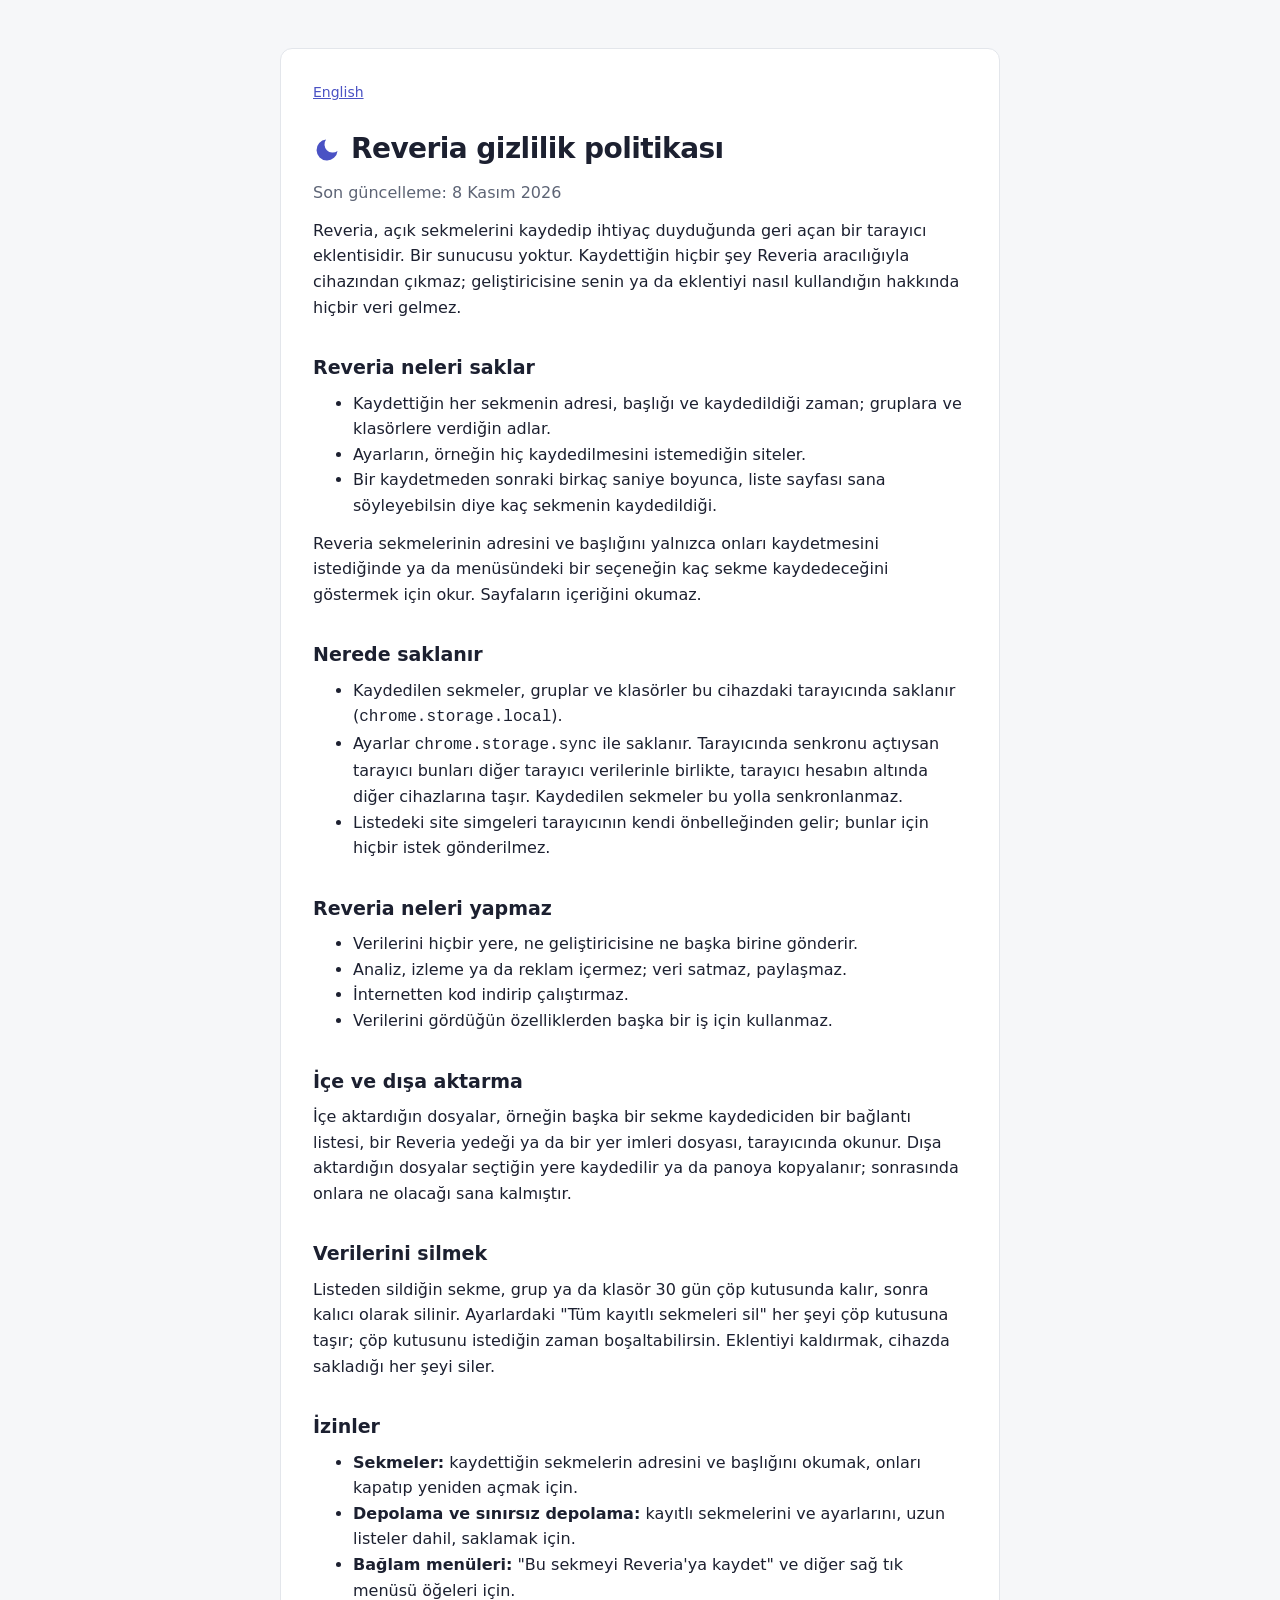
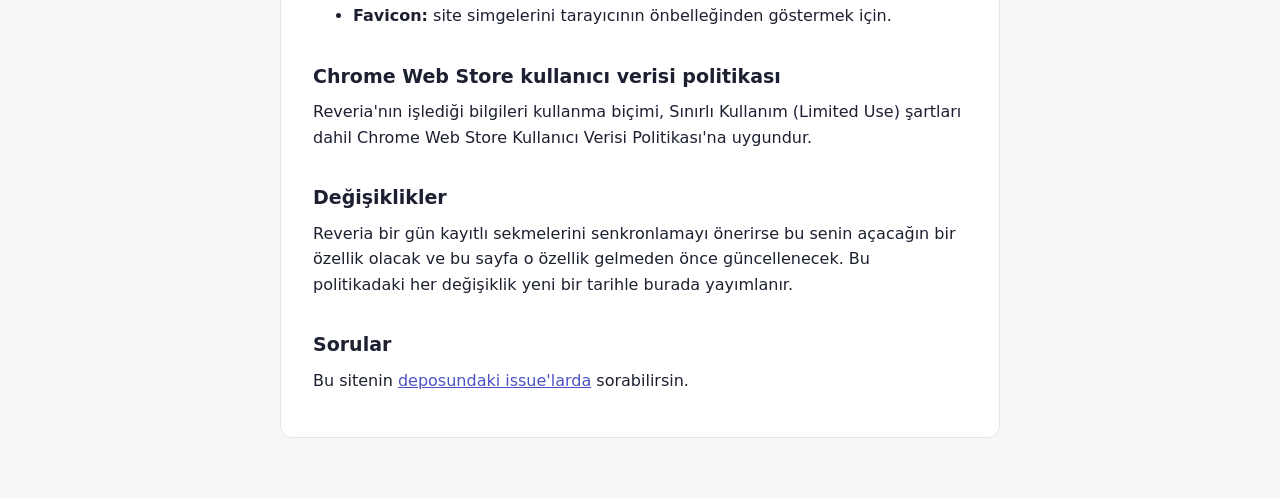
==== privacy/tr/index.html @ 4a0fde64 "feat: add the site and the privacy policy pages" ====
<!doctype html>
<html lang="tr">
    <head>
        <meta charset="UTF-8" />
        <meta name="viewport" content="width=device-width, initial-scale=1" />
        <title>Reveria - Gizlilik politikası</title>
        <link rel="stylesheet" href="../../style.css" />
    </head>
    <body>
        <main>
            <nav><a href="../" hreflang="en" lang="en">English</a></nav>
            <header>
                <svg class="moon" width="28" height="28" viewBox="0 0 24 24" aria-hidden="true">
                    <path d="M21 12.79A9 9 0 1 1 11.21 3 7 7 0 0 0 21 12.79z" />
                </svg>
                <h1>Reveria gizlilik politikası</h1>
            </header>
            <p class="muted">Son güncelleme: 8 Kasım 2026</p>

            <p>
                Reveria, açık sekmelerini kaydedip ihtiyaç duyduğunda geri açan bir tarayıcı eklentisidir. Bir sunucusu
                yoktur. Kaydettiğin hiçbir şey Reveria aracılığıyla cihazından çıkmaz; geliştiricisine senin ya da
                eklentiyi nasıl kullandığın hakkında hiçbir veri gelmez.
            </p>

            <h2>Reveria neleri saklar</h2>
            <ul>
                <li>
                    Kaydettiğin her sekmenin adresi, başlığı ve kaydedildiği zaman; gruplara ve klasörlere verdiğin
                    adlar.
                </li>
                <li>Ayarların, örneğin hiç kaydedilmesini istemediğin siteler.</li>
                <li>
                    Bir kaydetmeden sonraki birkaç saniye boyunca, liste sayfası sana söyleyebilsin diye kaç sekmenin
                    kaydedildiği.
                </li>
            </ul>
            <p>
                Reveria sekmelerinin adresini ve başlığını yalnızca onları kaydetmesini istediğinde ya da menüsündeki
                bir seçeneğin kaç sekme kaydedeceğini göstermek için okur. Sayfaların içeriğini okumaz.
            </p>

            <h2>Nerede saklanır</h2>
            <ul>
                <li>
                    Kaydedilen sekmeler, gruplar ve klasörler bu cihazdaki tarayıcında saklanır
                    (<code>chrome.storage.local</code>).
                </li>
                <li>
                    Ayarlar <code>chrome.storage.sync</code> ile saklanır. Tarayıcında senkronu açtıysan tarayıcı
                    bunları diğer tarayıcı verilerinle birlikte, tarayıcı hesabın altında diğer cihazlarına taşır.
                    Kaydedilen sekmeler bu yolla senkronlanmaz.
                </li>
                <li>
                    Listedeki site simgeleri tarayıcının kendi önbelleğinden gelir; bunlar için hiçbir istek
                    gönderilmez.
                </li>
            </ul>

            <h2>Reveria neleri yapmaz</h2>
            <ul>
                <li>Verilerini hiçbir yere, ne geliştiricisine ne başka birine gönderir.</li>
                <li>Analiz, izleme ya da reklam içermez; veri satmaz, paylaşmaz.</li>
                <li>İnternetten kod indirip çalıştırmaz.</li>
                <li>Verilerini gördüğün özelliklerden başka bir iş için kullanmaz.</li>
            </ul>

            <h2>İçe ve dışa aktarma</h2>
            <p>
                İçe aktardığın dosyalar, örneğin başka bir sekme kaydediciden bir bağlantı listesi, bir Reveria yedeği
                ya da bir yer imleri dosyası, tarayıcında okunur. Dışa aktardığın dosyalar seçtiğin yere kaydedilir ya
                da panoya kopyalanır; sonrasında onlara ne olacağı sana kalmıştır.
            </p>

            <h2>Verilerini silmek</h2>
            <p>
                Listeden sildiğin sekme, grup ya da klasör 30 gün çöp kutusunda kalır, sonra kalıcı olarak silinir.
                Ayarlardaki "Tüm kayıtlı sekmeleri sil" her şeyi çöp kutusuna taşır; çöp kutusunu istediğin zaman
                boşaltabilirsin. Eklentiyi kaldırmak, cihazda sakladığı her şeyi siler.
            </p>

            <h2>İzinler</h2>
            <ul>
                <li>
                    <strong>Sekmeler:</strong> kaydettiğin sekmelerin adresini ve başlığını okumak, onları kapatıp
                    yeniden açmak için.
                </li>
                <li>
                    <strong>Depolama ve sınırsız depolama:</strong> kayıtlı sekmelerini ve ayarlarını, uzun listeler
                    dahil, saklamak için.
                </li>
                <li>
                    <strong>Bağlam menüleri:</strong> "Bu sekmeyi Reveria'ya kaydet" ve diğer sağ tık menüsü öğeleri
                    için.
                </li>
                <li><strong>Favicon:</strong> site simgelerini tarayıcının önbelleğinden göstermek için.</li>
            </ul>

            <h2>Chrome Web Store kullanıcı verisi politikası</h2>
            <p>
                Reveria'nın işlediği bilgileri kullanma biçimi, Sınırlı Kullanım (Limited Use) şartları dahil Chrome Web
                Store Kullanıcı Verisi Politikası'na uygundur.
            </p>

            <h2>Değişiklikler</h2>
            <p>
                Reveria bir gün kayıtlı sekmelerini senkronlamayı önerirse bu senin açacağın bir özellik olacak ve bu
                sayfa o özellik gelmeden önce güncellenecek. Bu politikadaki her değişiklik yeni bir tarihle burada
                yayımlanır.
            </p>

            <h2>Sorular</h2>
            <p>
                Bu sitenin
                <a href="https://github.com/resulemreaygan/reveria-site/issues">deposundaki issue'larda</a>
                sorabilirsin.
            </p>
        </main>
    </body>
</html>
---- style.css ----
/* The look of the extension's pages: calm, system fonts, light and dark. */
:root {
    color-scheme: light dark;
    --bg: #f6f7f9;
    --surface: #ffffff;
    --border: #e3e6eb;
    --text: #1c2030;
    --text-muted: #5d6475;
    --accent: #4a52c4;
}

@media (prefers-color-scheme: dark) {
    :root {
        --bg: #14161c;
        --surface: #1c1f27;
        --border: #2c303a;
        --text: #e7e9ef;
        --text-muted: #9ea4b3;
        --accent: #9aa2ff;
    }
}

*,
*::before,
*::after {
    box-sizing: border-box;
}

body {
    margin: 0;
    padding: 48px 16px 64px;
    background-color: var(--bg);
    color: var(--text);
    font-family:
        system-ui,
        -apple-system,
        "Segoe UI",
        Roboto,
        sans-serif;
    font-size: 16px;
    line-height: 1.6;
}

main {
    max-width: 720px;
    margin: 0 auto;
    padding: 32px;
    border: 1px solid var(--border);
    border-radius: 12px;
    background-color: var(--surface);
}

header {
    display: flex;
    align-items: center;
    gap: 10px;
    margin-bottom: 8px;
}

.moon {
    flex-shrink: 0;
    fill: var(--accent);
}

h1 {
    margin: 0;
    font-size: 28px;
    letter-spacing: -0.02em;
}

h2 {
    margin: 32px 0 8px;
    font-size: 19px;
}

p,
ul {
    margin: 0 0 12px;
}

.muted {
    color: var(--text-muted);
}

a {
    color: var(--accent);
}

nav {
    margin-bottom: 24px;
    font-size: 14px;
}

@media (max-width: 480px) {
    main {
        padding: 20px;
    }
}
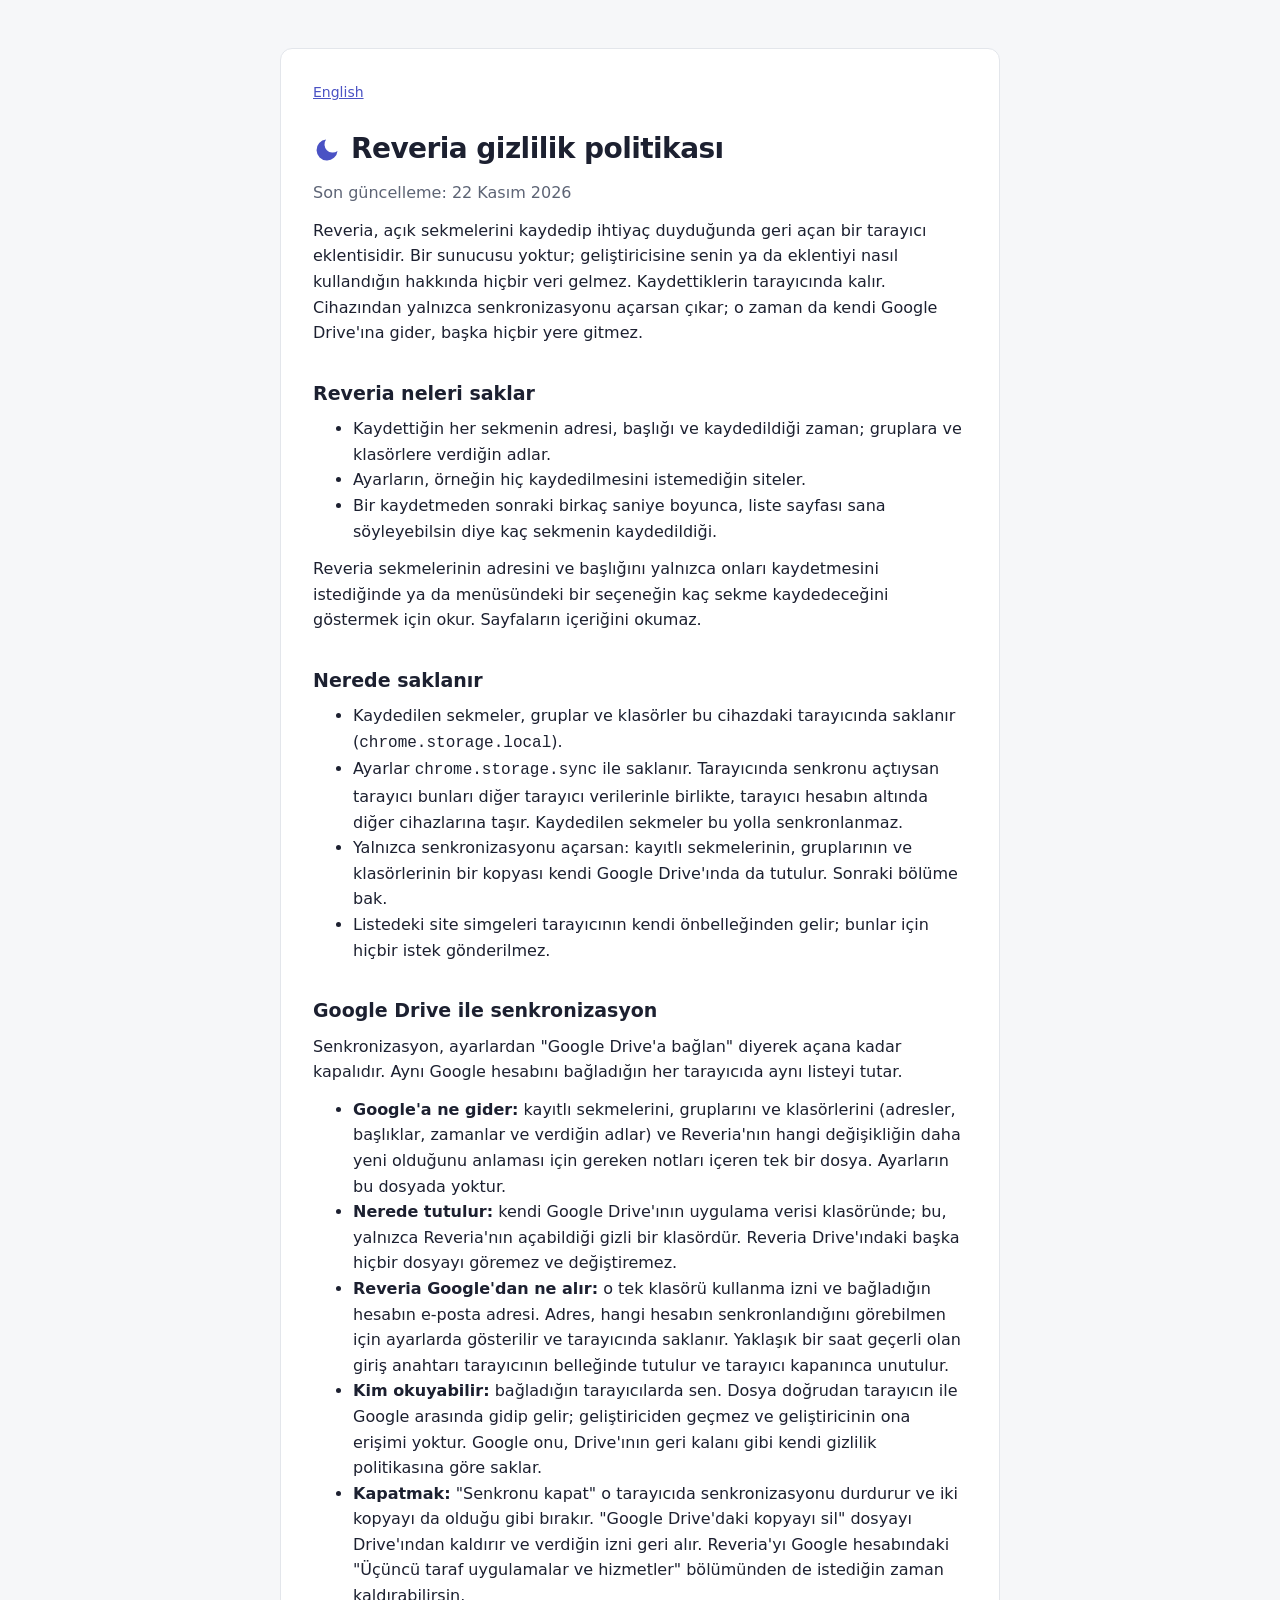
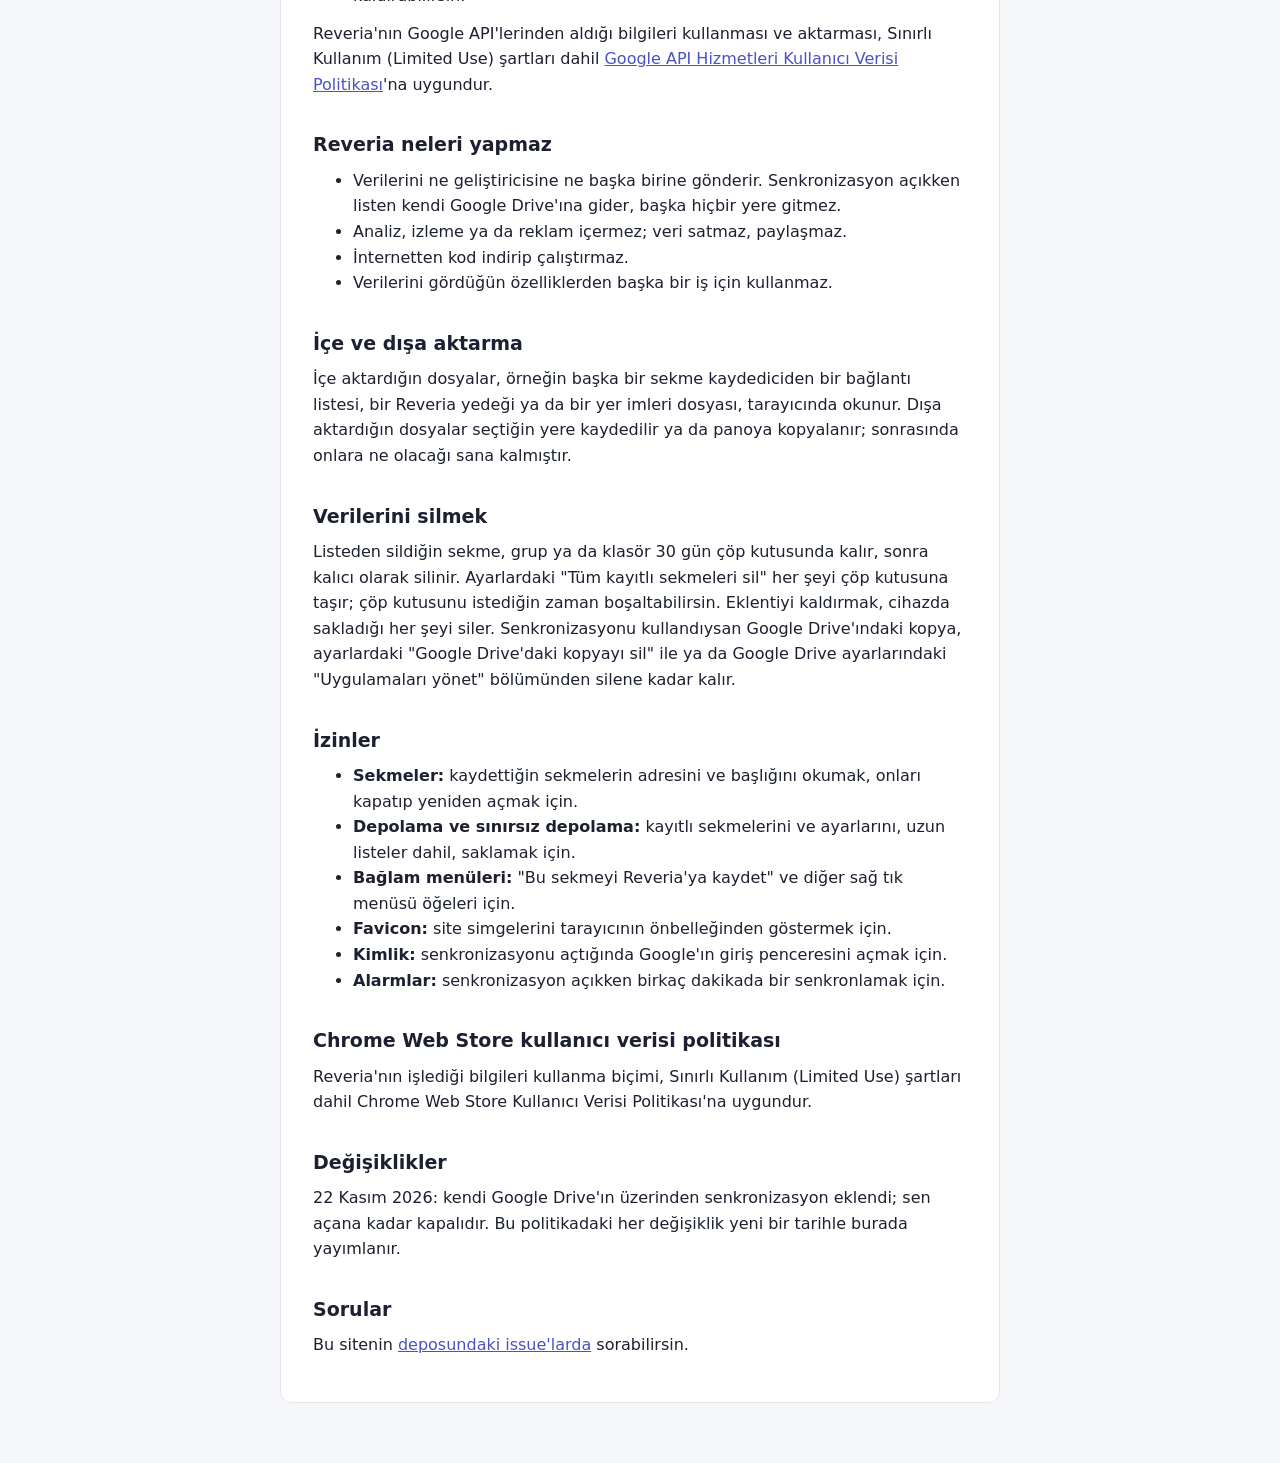
==== commit 314ee57c: "docs(privacy): describe the optional sync through Google Drive" ====
--- a/privacy/tr/index.html
+++ b/privacy/tr/index.html
@@ -15,12 +15,13 @@
                 </svg>
                 <h1>Reveria gizlilik politikası</h1>
             </header>
-            <p class="muted">Son güncelleme: 8 Kasım 2026</p>
+            <p class="muted">Son güncelleme: 22 Kasım 2026</p>
 
             <p>
                 Reveria, açık sekmelerini kaydedip ihtiyaç duyduğunda geri açan bir tarayıcı eklentisidir. Bir sunucusu
-                yoktur. Kaydettiğin hiçbir şey Reveria aracılığıyla cihazından çıkmaz; geliştiricisine senin ya da
-                eklentiyi nasıl kullandığın hakkında hiçbir veri gelmez.
+                yoktur; geliştiricisine senin ya da eklentiyi nasıl kullandığın hakkında hiçbir veri gelmez.
+                Kaydettiklerin tarayıcında kalır. Cihazından yalnızca senkronizasyonu açarsan çıkar; o zaman da kendi
+                Google Drive'ına gider, başka hiçbir yere gitmez.
             </p>
 
             <h2>Reveria neleri saklar</h2>
@@ -52,14 +53,63 @@
                     Kaydedilen sekmeler bu yolla senkronlanmaz.
                 </li>
                 <li>
+                    Yalnızca senkronizasyonu açarsan: kayıtlı sekmelerinin, gruplarının ve klasörlerinin bir kopyası
+                    kendi Google Drive'ında da tutulur. Sonraki bölüme bak.
+                </li>
+                <li>
                     Listedeki site simgeleri tarayıcının kendi önbelleğinden gelir; bunlar için hiçbir istek
                     gönderilmez.
                 </li>
             </ul>
 
+            <h2>Google Drive ile senkronizasyon</h2>
+            <p>
+                Senkronizasyon, ayarlardan "Google Drive'a bağlan" diyerek açana kadar kapalıdır. Aynı Google hesabını
+                bağladığın her tarayıcıda aynı listeyi tutar.
+            </p>
+            <ul>
+                <li>
+                    <strong>Google'a ne gider:</strong> kayıtlı sekmelerini, gruplarını ve klasörlerini (adresler,
+                    başlıklar, zamanlar ve verdiğin adlar) ve Reveria'nın hangi değişikliğin daha yeni olduğunu anlaması
+                    için gereken notları içeren tek bir dosya. Ayarların bu dosyada yoktur.
+                </li>
+                <li>
+                    <strong>Nerede tutulur:</strong> kendi Google Drive'ının uygulama verisi klasöründe; bu, yalnızca
+                    Reveria'nın açabildiği gizli bir klasördür. Reveria Drive'ındaki başka hiçbir dosyayı göremez ve
+                    değiştiremez.
+                </li>
+                <li>
+                    <strong>Reveria Google'dan ne alır:</strong> o tek klasörü kullanma izni ve bağladığın hesabın
+                    e-posta adresi. Adres, hangi hesabın senkronlandığını görebilmen için ayarlarda gösterilir ve
+                    tarayıcında saklanır. Yaklaşık bir saat geçerli olan giriş anahtarı tarayıcının belleğinde tutulur
+                    ve tarayıcı kapanınca unutulur.
+                </li>
+                <li>
+                    <strong>Kim okuyabilir:</strong> bağladığın tarayıcılarda sen. Dosya doğrudan tarayıcın ile Google
+                    arasında gidip gelir; geliştiriciden geçmez ve geliştiricinin ona erişimi yoktur. Google onu,
+                    Drive'ının geri kalanı gibi kendi gizlilik politikasına göre saklar.
+                </li>
+                <li>
+                    <strong>Kapatmak:</strong> "Senkronu kapat" o tarayıcıda senkronizasyonu durdurur ve iki kopyayı da
+                    olduğu gibi bırakır. "Google Drive'daki kopyayı sil" dosyayı Drive'ından kaldırır ve verdiğin izni
+                    geri alır. Reveria'yı Google hesabındaki "Üçüncü taraf uygulamalar ve hizmetler" bölümünden de
+                    istediğin zaman kaldırabilirsin.
+                </li>
+            </ul>
+            <p>
+                Reveria'nın Google API'lerinden aldığı bilgileri kullanması ve aktarması, Sınırlı Kullanım (Limited Use)
+                şartları dahil
+                <a href="https://developers.google.com/terms/api-services-user-data-policy"
+                    >Google API Hizmetleri Kullanıcı Verisi Politikası</a
+                >'na uygundur.
+            </p>
+
             <h2>Reveria neleri yapmaz</h2>
             <ul>
-                <li>Verilerini hiçbir yere, ne geliştiricisine ne başka birine gönderir.</li>
+                <li>
+                    Verilerini ne geliştiricisine ne başka birine gönderir. Senkronizasyon açıkken listen kendi Google
+                    Drive'ına gider, başka hiçbir yere gitmez.
+                </li>
                 <li>Analiz, izleme ya da reklam içermez; veri satmaz, paylaşmaz.</li>
                 <li>İnternetten kod indirip çalıştırmaz.</li>
                 <li>Verilerini gördüğün özelliklerden başka bir iş için kullanmaz.</li>
@@ -76,7 +126,9 @@
             <p>
                 Listeden sildiğin sekme, grup ya da klasör 30 gün çöp kutusunda kalır, sonra kalıcı olarak silinir.
                 Ayarlardaki "Tüm kayıtlı sekmeleri sil" her şeyi çöp kutusuna taşır; çöp kutusunu istediğin zaman
-                boşaltabilirsin. Eklentiyi kaldırmak, cihazda sakladığı her şeyi siler.
+                boşaltabilirsin. Eklentiyi kaldırmak, cihazda sakladığı her şeyi siler. Senkronizasyonu kullandıysan
+                Google Drive'ındaki kopya, ayarlardaki "Google Drive'daki kopyayı sil" ile ya da Google Drive
+                ayarlarındaki "Uygulamaları yönet" bölümünden silene kadar kalır.
             </p>
 
             <h2>İzinler</h2>
@@ -94,6 +146,8 @@
                     için.
                 </li>
                 <li><strong>Favicon:</strong> site simgelerini tarayıcının önbelleğinden göstermek için.</li>
+                <li><strong>Kimlik:</strong> senkronizasyonu açtığında Google'ın giriş penceresini açmak için.</li>
+                <li><strong>Alarmlar:</strong> senkronizasyon açıkken birkaç dakikada bir senkronlamak için.</li>
             </ul>
 
             <h2>Chrome Web Store kullanıcı verisi politikası</h2>
@@ -104,9 +158,8 @@
 
             <h2>Değişiklikler</h2>
             <p>
-                Reveria bir gün kayıtlı sekmelerini senkronlamayı önerirse bu senin açacağın bir özellik olacak ve bu
-                sayfa o özellik gelmeden önce güncellenecek. Bu politikadaki her değişiklik yeni bir tarihle burada
-                yayımlanır.
+                22 Kasım 2026: kendi Google Drive'ın üzerinden senkronizasyon eklendi; sen açana kadar kapalıdır. Bu
+                politikadaki her değişiklik yeni bir tarihle burada yayımlanır.
             </p>
 
             <h2>Sorular</h2>
